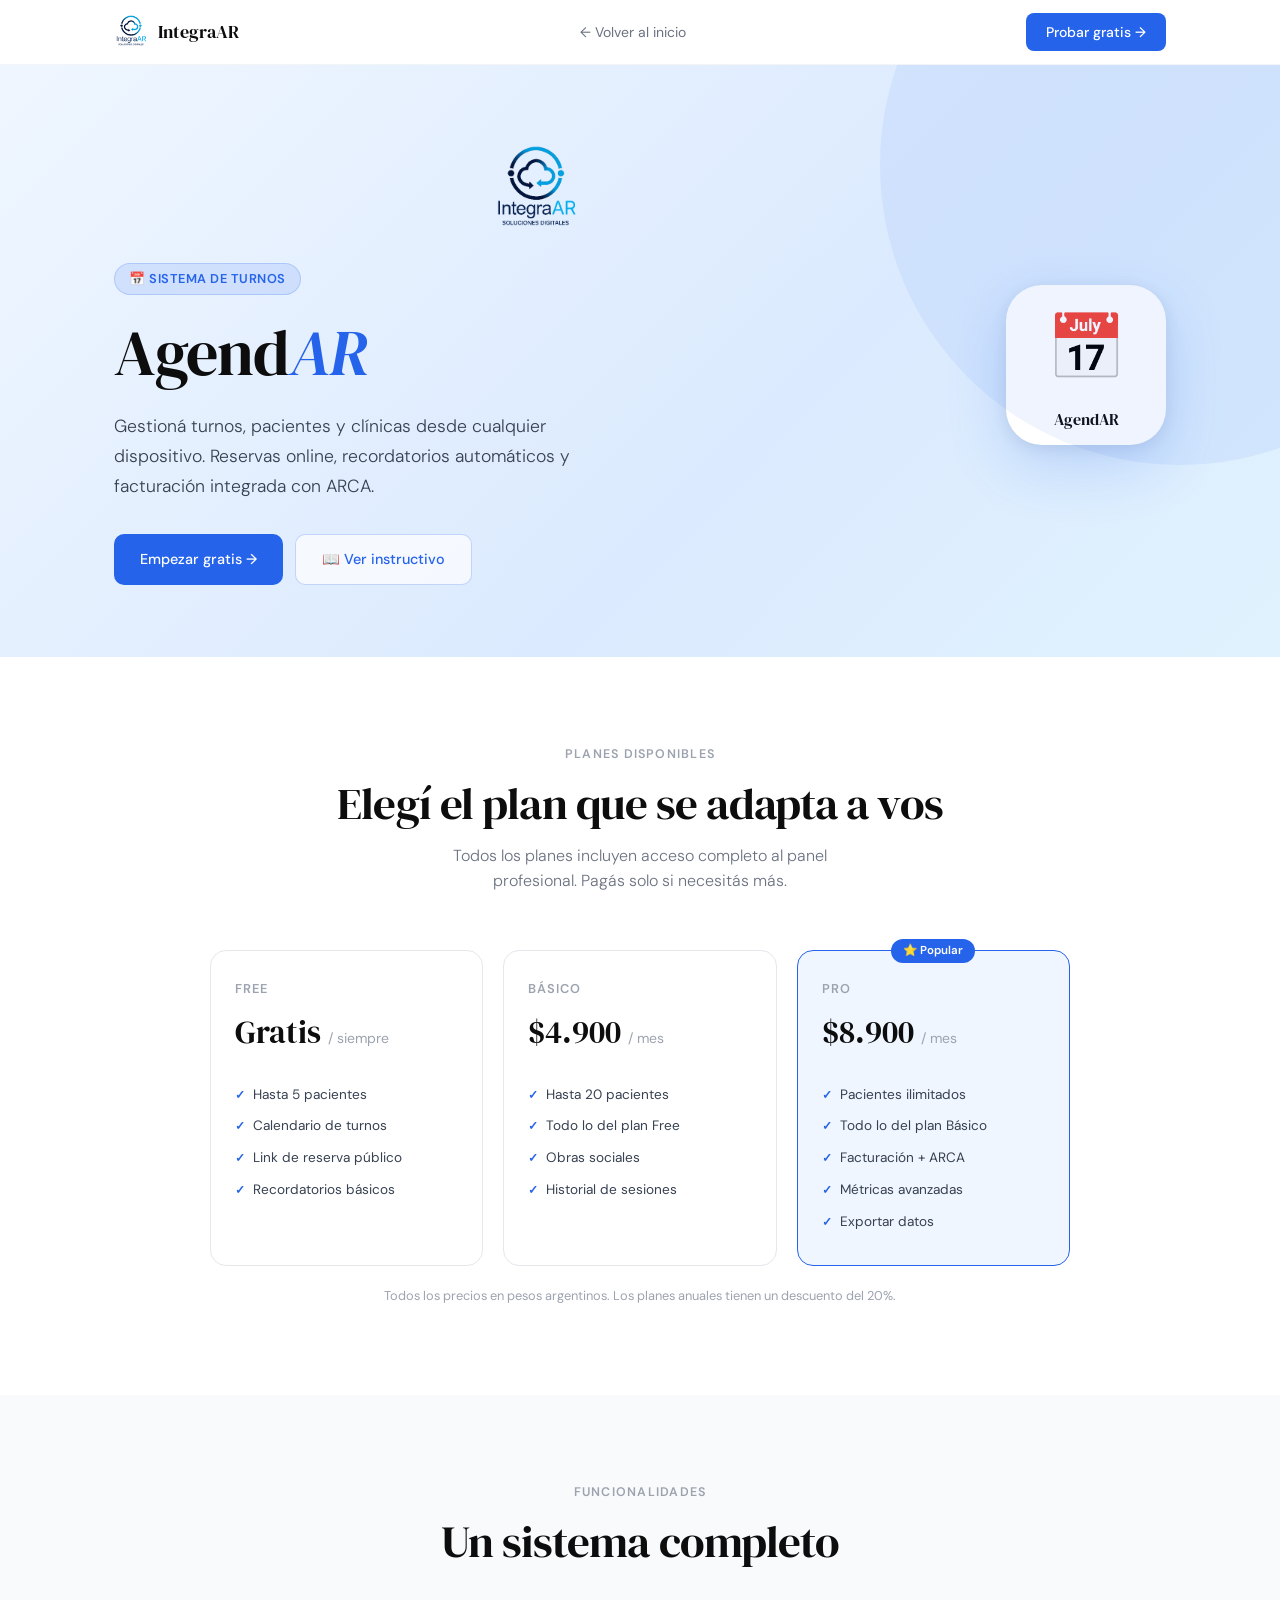
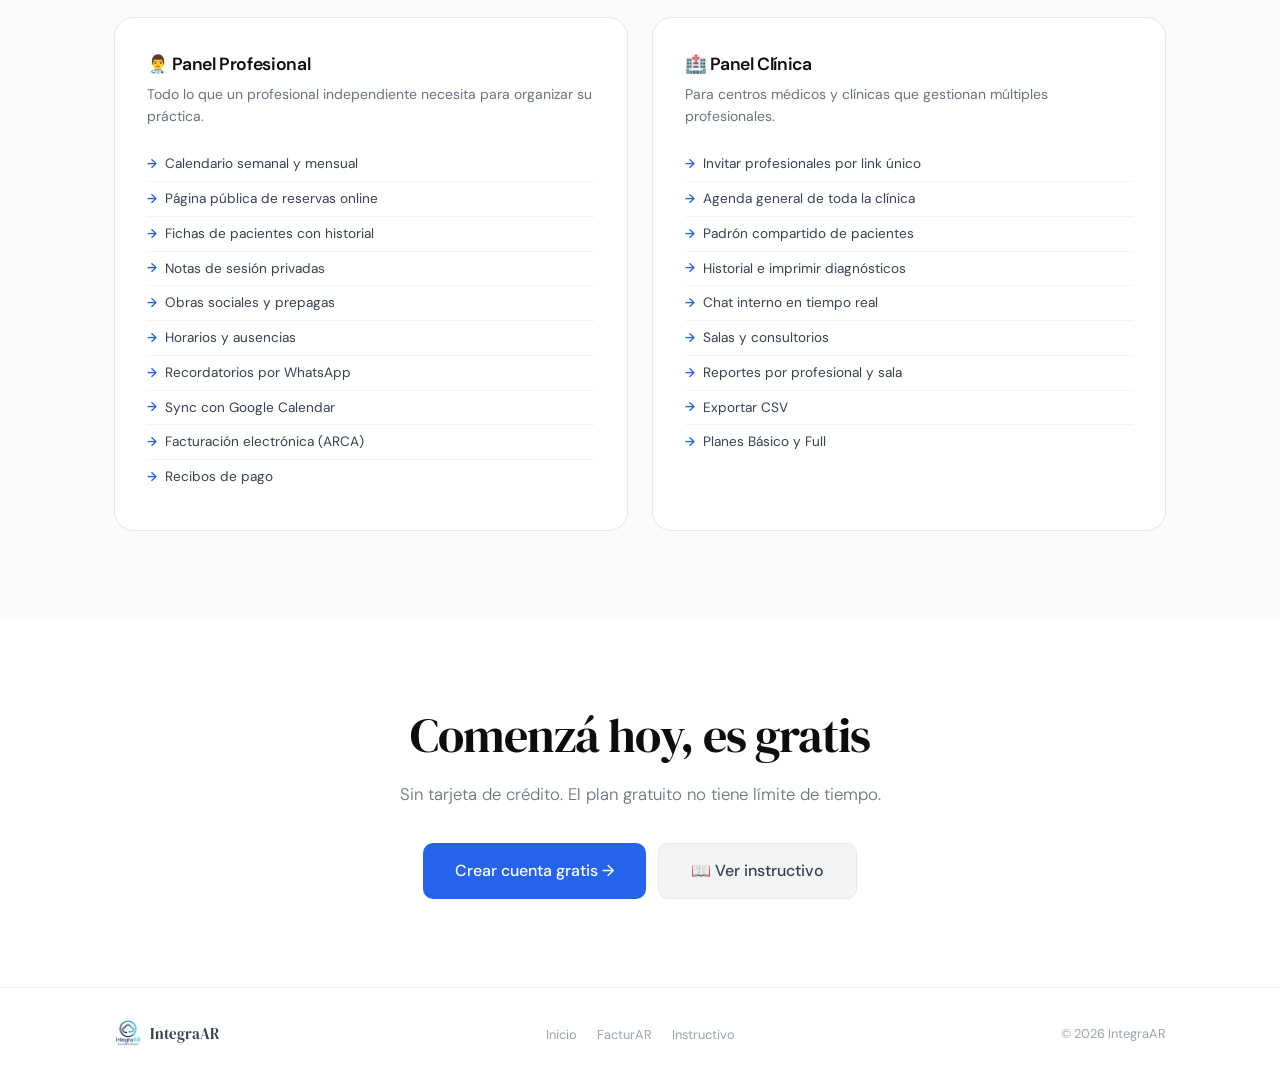
==== agendar.html @ d941b6e0 "fix: rutas logo en raíz + vercel.json sirve PNG" ====
<!DOCTYPE html>
<html lang="es">
<head>
  <meta charset="UTF-8" />
  <meta name="viewport" content="width=device-width, initial-scale=1.0" />
  <title>AgendAR — Turnos y gestión para profesionales y clínicas</title>
  <meta name="description" content="AgendAR es el sistema de turnos online para médicos, psicólogos, coaches y clínicas. Agenda, pacientes, facturación ARCA y chat interno." />
  <link rel="preconnect" href="https://fonts.googleapis.com" />
  <link rel="preconnect" href="https://fonts.gstatic.com" crossorigin />
  <link href="https://fonts.googleapis.com/css2?family=DM+Serif+Display:ital@0;1&family=DM+Sans:ital,opsz,wght@0,9..40,300;0,9..40,400;0,9..40,500;0,9..40,600;1,9..40,300&display=swap" rel="stylesheet" />
  <style>
    *, *::before, *::after { box-sizing: border-box; margin: 0; padding: 0; }
    :root {
      --white: #ffffff; --gray-50: #f9fafb; --gray-100: #f3f4f6;
      --gray-200: #e5e7eb; --gray-400: #9ca3af; --gray-500: #6b7280;
      --gray-700: #374151; --gray-900: #111827; --ink: #0d0d0d;
      --agend: #2563eb; --agend-l: #eff6ff; --agend-d: #1d4ed8;
      --brand: #1a1a2e;
    }
    html { scroll-behavior: smooth; }
    body { font-family: 'DM Sans', sans-serif; color: var(--gray-900); background: var(--white); -webkit-font-smoothing: antialiased; line-height: 1.6; }
    h1,h2,h3,h4 { font-family: 'DM Serif Display', serif; font-weight: 400; line-height: 1.2; letter-spacing: -0.02em; }
    a { color: inherit; text-decoration: none; }
    .container { max-width: 1100px; margin: 0 auto; padding: 0 24px; }

    /* Nav */
    nav { position: sticky; top: 0; z-index: 100; background: rgba(255,255,255,.92); backdrop-filter: blur(12px); border-bottom: 1px solid var(--gray-100); }
    .nav-inner { max-width: 1100px; margin: 0 auto; padding: 0 24px; height: 64px; display: flex; align-items: center; justify-content: space-between; gap: 24px; }
    .nav-logo { display: flex; align-items: center; gap: 10px; font-family: 'DM Serif Display', serif; font-size: 1.1rem; color: var(--ink); }
    .nav-logo-mark { height: 34px; width: auto; display: block; }
    .footer-logo-mark { height: 28px; width: auto; display: block; }
    .product-hero-logo { height: 90px; width: auto; display: block; margin: 0 auto 28px; }
    .nav-back { font-size: 0.875rem; color: var(--gray-500); display: flex; align-items: center; gap: 6px; }
    .nav-back:hover { color: var(--ink); }
    .nav-cta { background: var(--agend); color: white; padding: 8px 20px; border-radius: 8px; font-size: 0.875rem; font-weight: 500; transition: opacity .2s; }
    .nav-cta:hover { opacity: 0.85; }

    /* Hero producto */
    .product-hero {
      padding: 80px 0 72px;
      background: linear-gradient(135deg, #eff6ff 0%, #dbeafe 60%, #e0f2fe 100%);
      position: relative;
      overflow: hidden;
    }
    .product-hero::before {
      content: '';
      position: absolute;
      width: 600px; height: 600px;
      border-radius: 50%;
      background: rgba(37,99,235,.07);
      right: -200px; top: -200px;
      pointer-events: none;
    }
    .product-hero-inner { display: flex; align-items: center; gap: 48px; flex-wrap: wrap; }
    .product-hero-text { flex: 1; min-width: 280px; }
    .product-eyebrow { display: inline-flex; align-items: center; gap: 8px; background: rgba(37,99,235,.12); border: 1px solid rgba(37,99,235,.2); padding: 5px 14px; border-radius: 100px; font-size: 0.8rem; font-weight: 600; color: var(--agend); margin-bottom: 20px; letter-spacing: 0.04em; text-transform: uppercase; }
    .product-hero h1 { font-size: clamp(2.4rem, 5vw, 4rem); color: var(--ink); margin-bottom: 20px; }
    .product-hero h1 em { font-style: italic; color: var(--agend); }
    .product-hero-sub { font-size: 1.1rem; color: var(--gray-700); max-width: 480px; font-weight: 300; margin-bottom: 32px; line-height: 1.7; }
    .hero-actions { display: flex; gap: 12px; flex-wrap: wrap; }
    .btn { display: inline-flex; align-items: center; gap: 8px; padding: 13px 26px; border-radius: 10px; font-weight: 500; font-size: 0.9rem; transition: all .2s; cursor: pointer; border: none; }
    .btn-blue { background: var(--agend); color: white; }
    .btn-blue:hover { background: var(--agend-d); transform: translateY(-1px); }
    .btn-ghost { background: rgba(255,255,255,.7); border: 1.5px solid rgba(37,99,235,.25); color: var(--agend); }
    .btn-ghost:hover { background: white; }

    .product-hero-visual { flex: 0 0 auto; }
    .hero-badge {
      width: 160px; height: 160px;
      background: white;
      border-radius: 36px;
      box-shadow: 0 20px 60px rgba(37,99,235,.2), 0 4px 16px rgba(0,0,0,.08);
      display: flex; flex-direction: column; align-items: center; justify-content: center; gap: 8px;
      font-size: 4rem;
    }
    .hero-badge-name { font-family: 'DM Serif Display', serif; font-size: 1rem; color: var(--ink); }

    /* Planes */
    .plans-section { padding: 88px 0; }
    .section-label { text-align: center; font-size: 0.78rem; font-weight: 600; letter-spacing: 0.1em; text-transform: uppercase; color: var(--gray-400); margin-bottom: 12px; }
    .section-title { text-align: center; font-size: clamp(1.8rem, 3.5vw, 2.8rem); color: var(--ink); margin-bottom: 12px; }
    .section-sub { text-align: center; color: var(--gray-500); max-width: 460px; margin: 0 auto 56px; font-weight: 300; font-size: 1rem; }

    .plans-grid { display: grid; grid-template-columns: repeat(auto-fit, minmax(220px, 1fr)); gap: 20px; max-width: 860px; margin: 0 auto; }
    .plan-card { border: 1.5px solid var(--gray-200); border-radius: 16px; padding: 28px 24px; background: var(--white); position: relative; transition: box-shadow .3s; }
    .plan-card:hover { box-shadow: 0 4px 20px rgba(0,0,0,.08); }
    .plan-card.featured { border-color: var(--agend); background: var(--agend-l); }
    .plan-badge { position: absolute; top: -12px; left: 50%; transform: translateX(-50%); background: var(--agend); color: white; font-size: 0.72rem; font-weight: 600; padding: 3px 12px; border-radius: 100px; white-space: nowrap; }
    .plan-name { font-family: 'DM Sans', sans-serif; font-size: 0.8rem; font-weight: 600; text-transform: uppercase; letter-spacing: 0.08em; color: var(--gray-400); margin-bottom: 8px; }
    .plan-price { font-family: 'DM Serif Display', serif; font-size: 2rem; color: var(--ink); margin-bottom: 4px; }
    .plan-price span { font-family: 'DM Sans', sans-serif; font-size: 0.875rem; font-weight: 400; color: var(--gray-400); }
    .plan-features { list-style: none; margin-top: 20px; space: 8px; }
    .plan-features li { font-size: 0.85rem; color: var(--gray-700); padding: 5px 0; display: flex; gap: 8px; align-items: flex-start; }
    .plan-features li::before { content: '✓'; color: var(--agend); font-weight: 700; font-size: 0.75rem; margin-top: 2px; flex-shrink: 0; }

    /* Paneles */
    .panels-section { padding: 88px 0; background: var(--gray-50); }
    .panels-grid { display: grid; grid-template-columns: 1fr 1fr; gap: 24px; margin-top: 48px; }
    .panel-card { background: white; border: 1.5px solid var(--gray-200); border-radius: 20px; padding: 36px 32px; }
    .panel-card h3 { font-family: 'DM Sans', sans-serif; font-size: 1.1rem; font-weight: 600; color: var(--ink); margin-bottom: 8px; }
    .panel-card p { font-size: 0.875rem; color: var(--gray-500); margin-bottom: 20px; line-height: 1.6; }
    .panel-features { list-style: none; }
    .panel-features li { font-size: 0.85rem; color: var(--gray-700); padding: 6px 0; border-bottom: 1px solid var(--gray-100); display: flex; align-items: center; gap: 8px; }
    .panel-features li:last-child { border-bottom: none; }
    .panel-features li::before { content: '→'; color: var(--agend); font-weight: 600; font-size: 0.8rem; }

    /* CTA final */
    .final-cta { padding: 88px 0; text-align: center; }
    .final-cta h2 { font-size: clamp(2rem, 4vw, 3rem); color: var(--ink); margin-bottom: 16px; }
    .final-cta p { color: var(--gray-500); margin-bottom: 36px; font-size: 1.05rem; font-weight: 300; }

    /* Footer */
    footer { border-top: 1px solid var(--gray-100); padding: 32px 0; }
    .footer-inner { display: flex; align-items: center; justify-content: space-between; gap: 16px; flex-wrap: wrap; }
    .footer-logo { display: flex; align-items: center; gap: 8px; font-family: 'DM Serif Display', serif; font-size: 0.95rem; color: var(--gray-700); text-decoration: none; }
    .footer-links { display: flex; gap: 20px; list-style: none; }
    .footer-links a { font-size: 0.8rem; color: var(--gray-400); }
    .footer-links a:hover { color: var(--gray-700); }
    .footer-copy { font-size: 0.8rem; color: var(--gray-400); }

    @media (max-width: 768px) {
      .panels-grid { grid-template-columns: 1fr; }
      .product-hero-inner { flex-direction: column; }
      .hero-badge { width: 120px; height: 120px; font-size: 3rem; border-radius: 28px; }
      .footer-inner { flex-direction: column; text-align: center; }
      .footer-links { flex-wrap: wrap; justify-content: center; }
    }
  </style>
</head>
<body>

  <nav>
    <div class="nav-inner">
      <a href="/" class="nav-logo">
        <img src="/logo-completo-2.png" alt="IntegraAR" class="nav-logo-mark" />
        <span>IntegraAR</span>
      </a>
      <a href="/" class="nav-back">← Volver al inicio</a>
      <a href="https://agend-ar-pi.vercel.app" target="_blank" rel="noopener" class="nav-cta">Probar gratis →</a>
    </div>
  </nav>

  <!-- Hero -->
  <section class="product-hero">
    <div class="container">
      <div class="product-hero-inner">
        <div class="product-hero-text">
          <img src="/logo-completo-2.png" alt="IntegraAR" class="product-hero-logo" />
          <div class="product-eyebrow">📅 Sistema de turnos</div>
          <h1>Agend<em>AR</em></h1>
          <p class="product-hero-sub">
            Gestioná turnos, pacientes y clínicas desde cualquier dispositivo.
            Reservas online, recordatorios automáticos y facturación integrada con ARCA.
          </p>
          <div class="hero-actions">
            <a href="https://agend-ar-pi.vercel.app" target="_blank" rel="noopener" class="btn btn-blue">
              Empezar gratis →
            </a>
            <a href="/instructivos/agendar" class="btn btn-ghost">
              📖 Ver instructivo
            </a>
          </div>
        </div>
        <div class="product-hero-visual">
          <div class="hero-badge">
            📅
            <div class="hero-badge-name">AgendAR</div>
          </div>
        </div>
      </div>
    </div>
  </section>

  <!-- Planes -->
  <section class="plans-section">
    <div class="container">
      <div class="section-label">Planes disponibles</div>
      <h2 class="section-title">Elegí el plan que se adapta a vos</h2>
      <p class="section-sub">Todos los planes incluyen acceso completo al panel profesional. Pagás solo si necesitás más.</p>

      <div class="plans-grid">
        <div class="plan-card">
          <div class="plan-name">Free</div>
          <div class="plan-price">Gratis <span>/ siempre</span></div>
          <ul class="plan-features">
            <li>Hasta 5 pacientes</li>
            <li>Calendario de turnos</li>
            <li>Link de reserva público</li>
            <li>Recordatorios básicos</li>
          </ul>
        </div>
        <div class="plan-card">
          <div class="plan-name">Básico</div>
          <div class="plan-price">$4.900 <span>/ mes</span></div>
          <ul class="plan-features">
            <li>Hasta 20 pacientes</li>
            <li>Todo lo del plan Free</li>
            <li>Obras sociales</li>
            <li>Historial de sesiones</li>
          </ul>
        </div>
        <div class="plan-card featured">
          <div class="plan-badge">⭐ Popular</div>
          <div class="plan-name">Pro</div>
          <div class="plan-price">$8.900 <span>/ mes</span></div>
          <ul class="plan-features">
            <li>Pacientes ilimitados</li>
            <li>Todo lo del plan Básico</li>
            <li>Facturación + ARCA</li>
            <li>Métricas avanzadas</li>
            <li>Exportar datos</li>
          </ul>
        </div>
      </div>

      <p style="text-align:center;margin-top:20px;font-size:0.8rem;color:var(--gray-400);">Todos los precios en pesos argentinos. Los planes anuales tienen un descuento del 20%.</p>
    </div>
  </section>

  <!-- Paneles -->
  <section class="panels-section">
    <div class="container">
      <div class="section-label">Funcionalidades</div>
      <h2 class="section-title">Un sistema completo</h2>
      <div class="panels-grid">

        <div class="panel-card">
          <h3>👨‍⚕️ Panel Profesional</h3>
          <p>Todo lo que un profesional independiente necesita para organizar su práctica.</p>
          <ul class="panel-features">
            <li>Calendario semanal y mensual</li>
            <li>Página pública de reservas online</li>
            <li>Fichas de pacientes con historial</li>
            <li>Notas de sesión privadas</li>
            <li>Obras sociales y prepagas</li>
            <li>Horarios y ausencias</li>
            <li>Recordatorios por WhatsApp</li>
            <li>Sync con Google Calendar</li>
            <li>Facturación electrónica (ARCA)</li>
            <li>Recibos de pago</li>
          </ul>
        </div>

        <div class="panel-card">
          <h3>🏥 Panel Clínica</h3>
          <p>Para centros médicos y clínicas que gestionan múltiples profesionales.</p>
          <ul class="panel-features">
            <li>Invitar profesionales por link único</li>
            <li>Agenda general de toda la clínica</li>
            <li>Padrón compartido de pacientes</li>
            <li>Historial e imprimir diagnósticos</li>
            <li>Chat interno en tiempo real</li>
            <li>Salas y consultorios</li>
            <li>Reportes por profesional y sala</li>
            <li>Exportar CSV</li>
            <li>Planes Básico y Full</li>
          </ul>
        </div>

      </div>
    </div>
  </section>

  <!-- CTA final -->
  <section class="final-cta">
    <div class="container">
      <h2>Comenzá hoy, es gratis</h2>
      <p>Sin tarjeta de crédito. El plan gratuito no tiene límite de tiempo.</p>
      <div style="display:flex;gap:12px;justify-content:center;flex-wrap:wrap;">
        <a href="https://agend-ar-pi.vercel.app/registro" target="_blank" rel="noopener" class="btn btn-blue" style="padding:14px 32px;font-size:1rem;">
          Crear cuenta gratis →
        </a>
        <a href="/instructivos/agendar" class="btn" style="background:var(--gray-100);color:var(--gray-700);border:1.5px solid var(--gray-200);padding:14px 32px;font-size:1rem;">
          📖 Ver instructivo
        </a>
      </div>
    </div>
  </section>

  <footer>
    <div class="container">
      <div class="footer-inner">
        <a href="/" class="footer-logo">
          <img src="/logo-completo-2.png" alt="IntegraAR" class="footer-logo-mark" />
          <span>IntegraAR</span>
        </a>
        <ul class="footer-links">
          <li><a href="/">Inicio</a></li>
          <li><a href="/facturar">FacturAR</a></li>
          <li><a href="/instructivos/agendar">Instructivo</a></li>
        </ul>
        <p class="footer-copy">© 2026 IntegraAR</p>
      </div>
    </div>
  </footer>

</body>
</html>
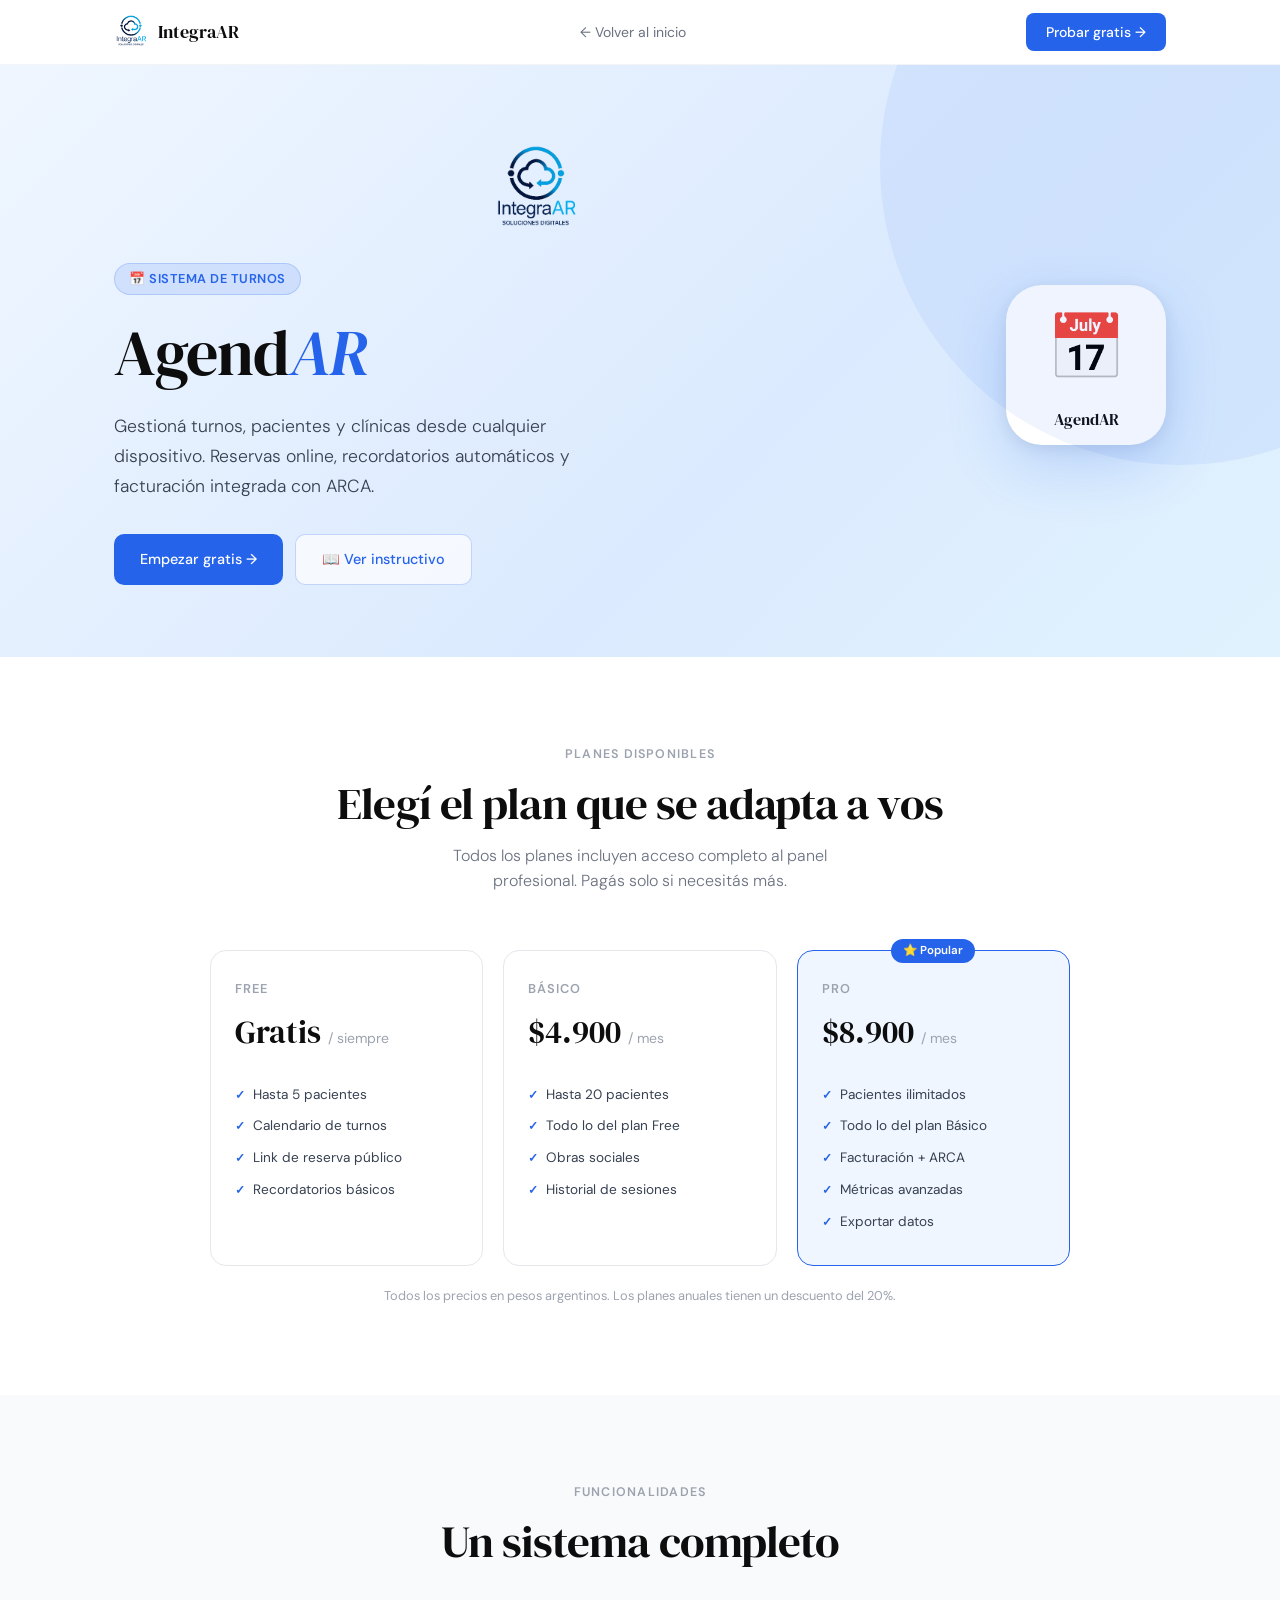
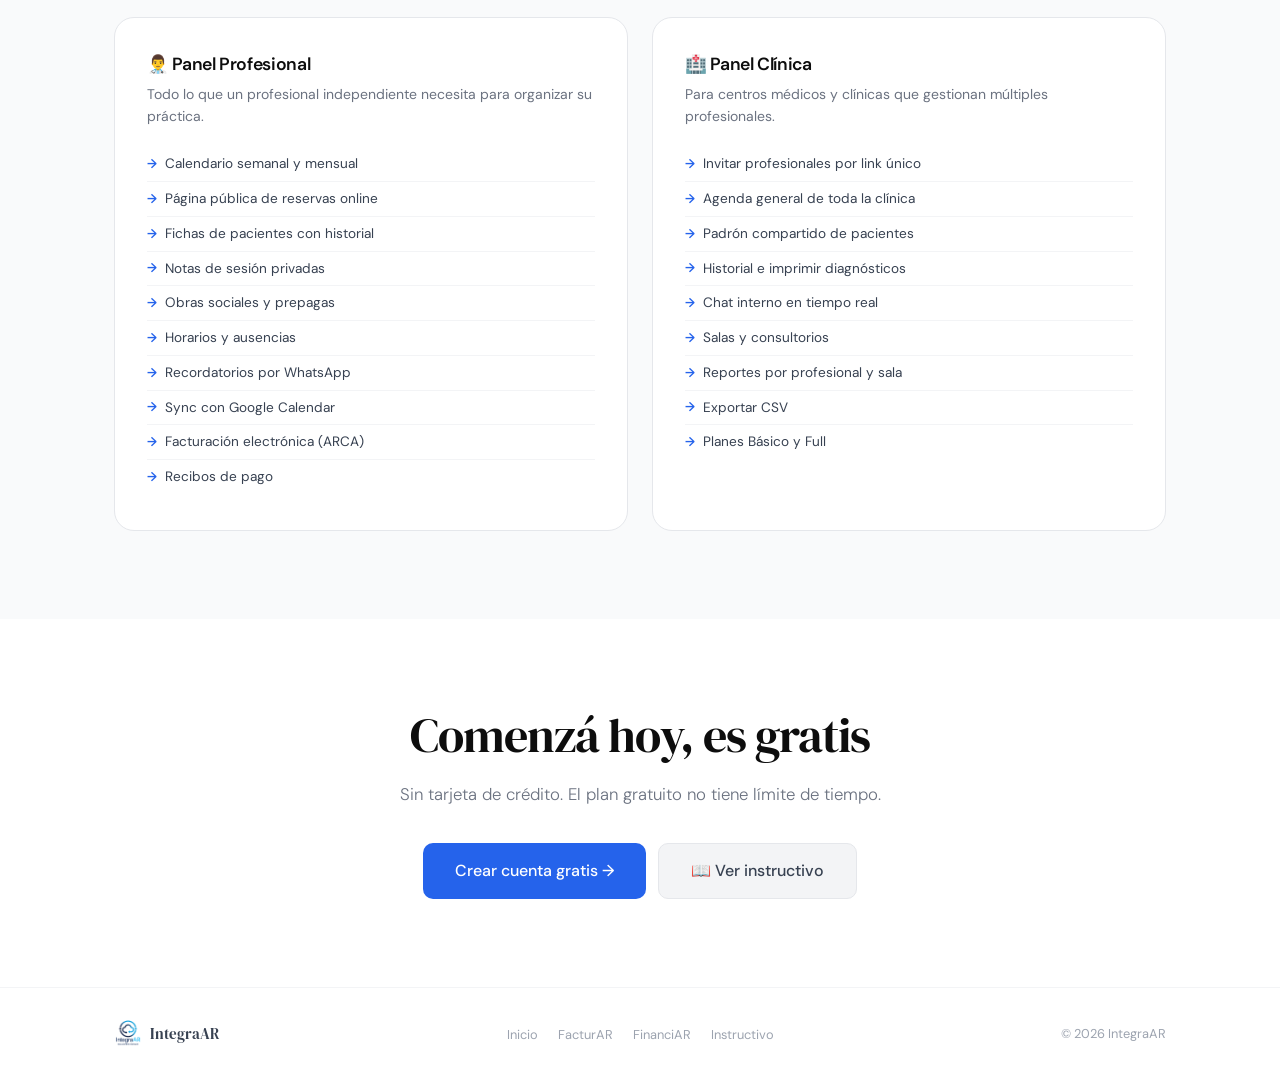
==== commit 27211e13: "feat: agregar FinanciAR al sitio del ecosistema Nueva pagina de detalle (financiar.html) y card en e" ====
--- a/agendar.html
+++ b/agendar.html
@@ -287,6 +287,7 @@
         <ul class="footer-links">
           <li><a href="/">Inicio</a></li>
           <li><a href="/facturar">FacturAR</a></li>
+          <li><a href="/financiar">FinanciAR</a></li>
           <li><a href="/instructivos/agendar">Instructivo</a></li>
         </ul>
         <p class="footer-copy">© 2026 IntegraAR</p>
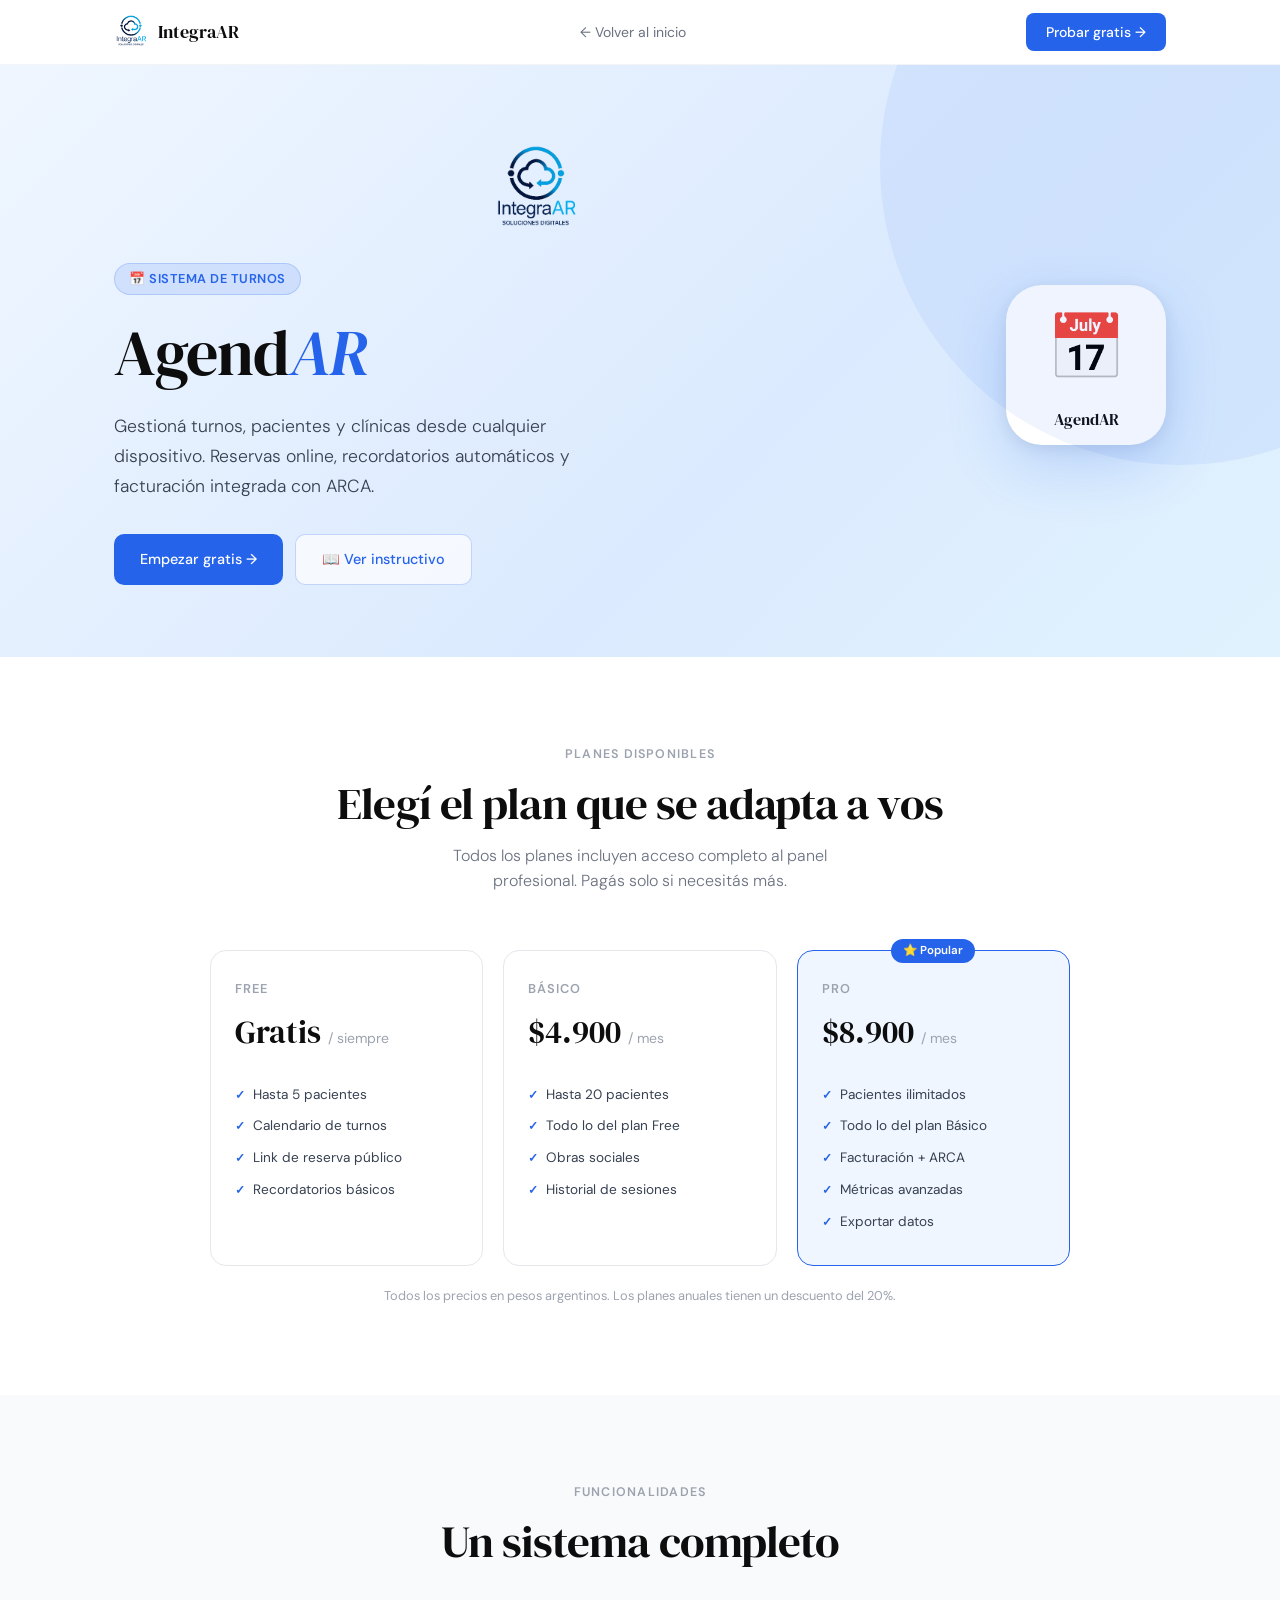
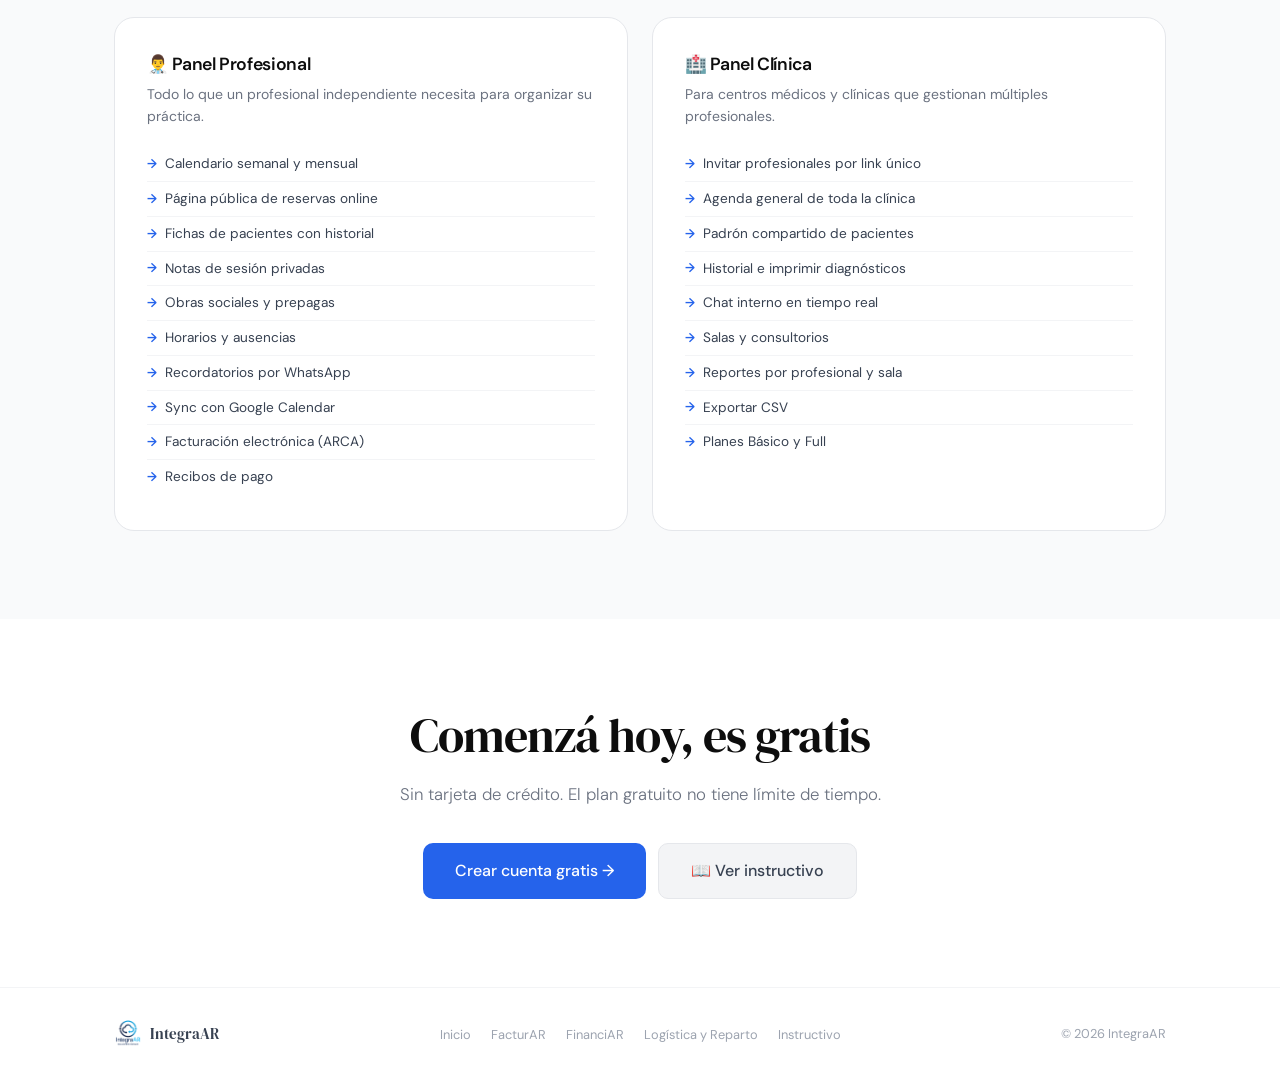
==== commit bda72f3b: "feat: agregar Logística y Reparto (LR) al sitio del ecosistema - Nueva página lr.html con roles, fea" ====
--- a/agendar.html
+++ b/agendar.html
@@ -288,6 +288,7 @@
           <li><a href="/">Inicio</a></li>
           <li><a href="/facturar">FacturAR</a></li>
           <li><a href="/financiar">FinanciAR</a></li>
+          <li><a href="/lr">Logística y Reparto</a></li>
           <li><a href="/instructivos/agendar">Instructivo</a></li>
         </ul>
         <p class="footer-copy">© 2026 IntegraAR</p>
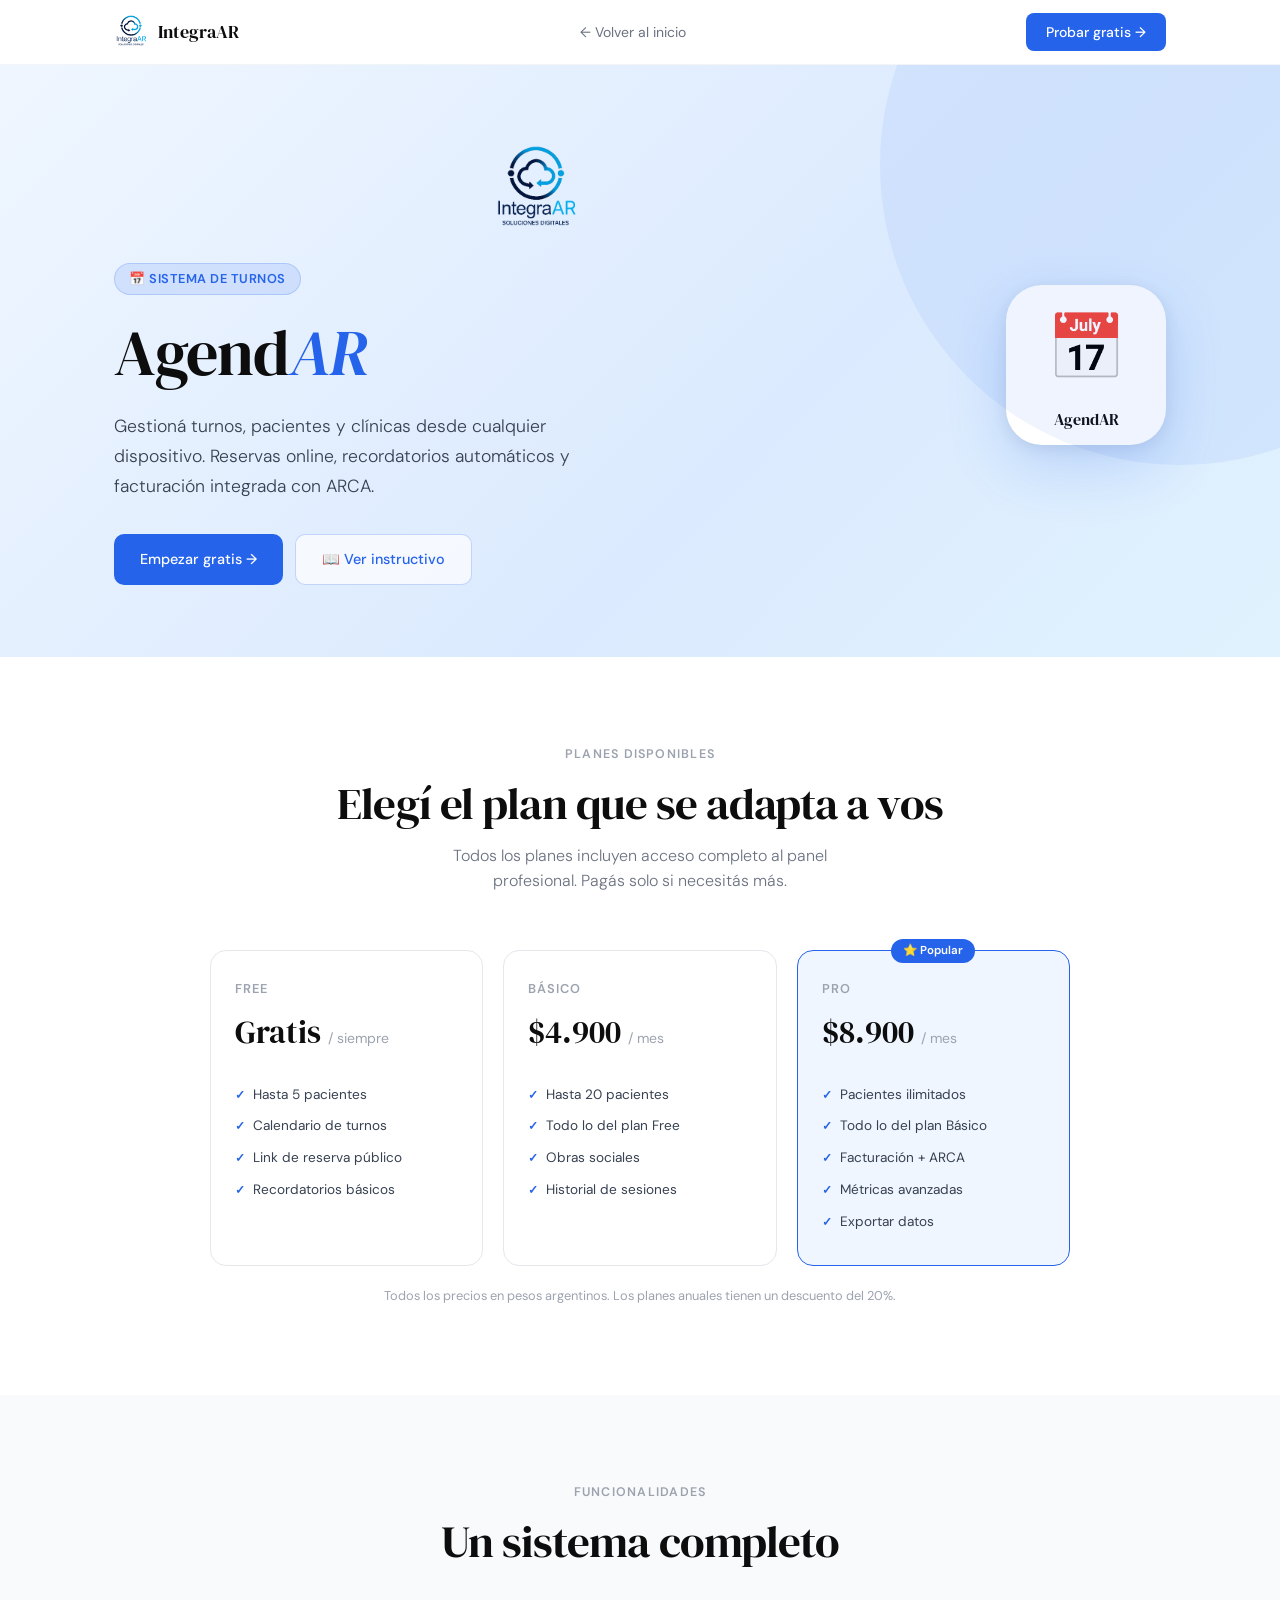
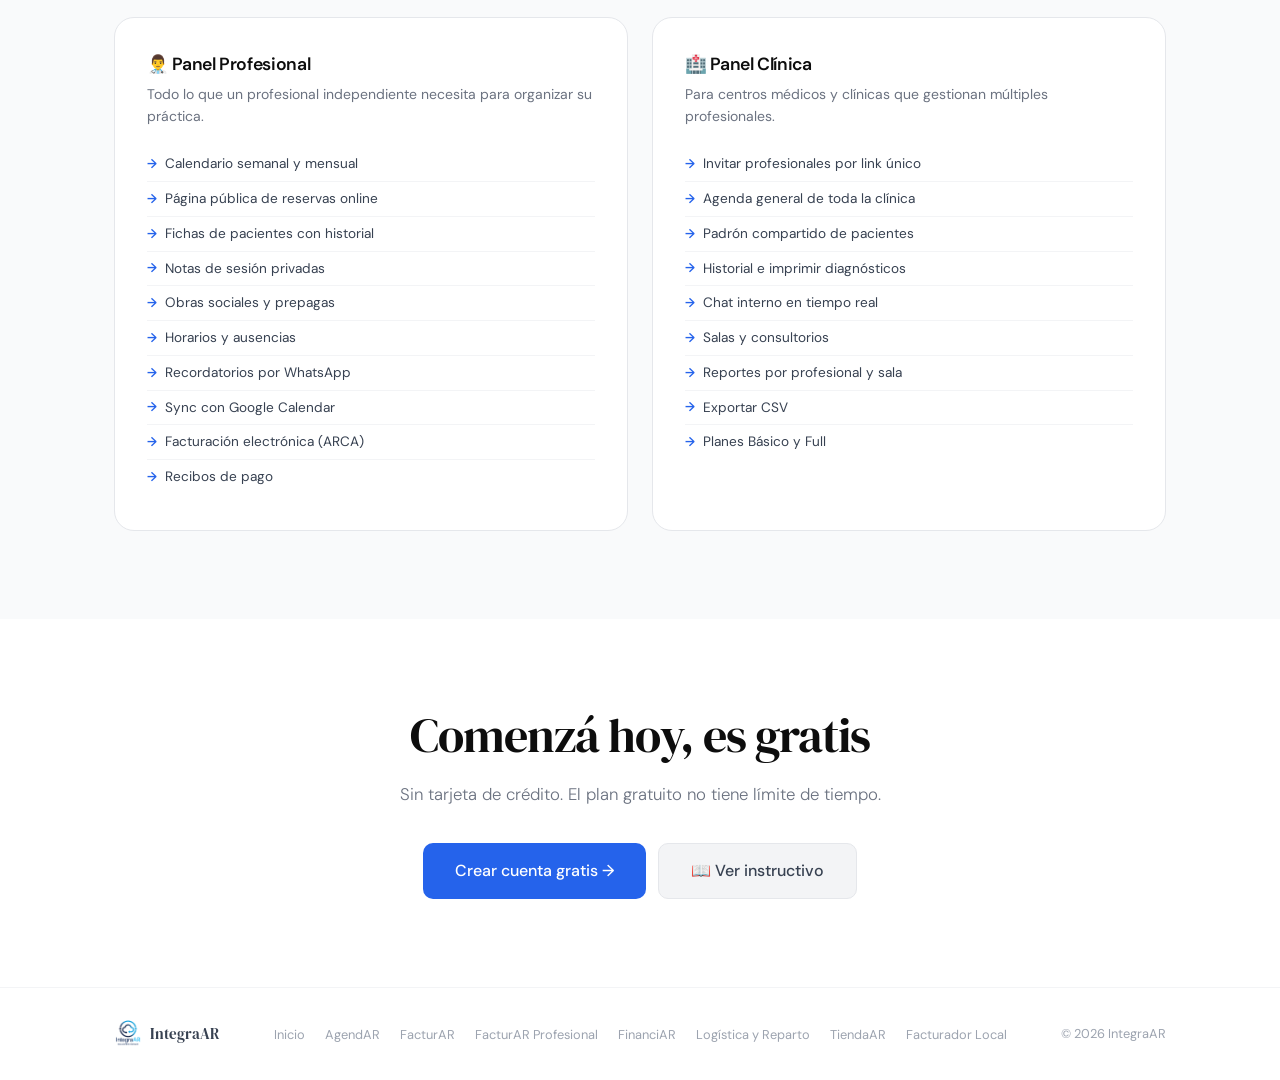
==== commit a5fcb164: "Sitio: páginas de FacturAR Profesional, TiendaAR y Facturador Local; corrige el link de FacturAR Co-" ====
--- a/agendar.html
+++ b/agendar.html
@@ -286,10 +286,13 @@
         </a>
         <ul class="footer-links">
           <li><a href="/">Inicio</a></li>
+          <li><a href="/agendar">AgendAR</a></li>
           <li><a href="/facturar">FacturAR</a></li>
+          <li><a href="/profesional">FacturAR Profesional</a></li>
           <li><a href="/financiar">FinanciAR</a></li>
           <li><a href="/lr">Logística y Reparto</a></li>
-          <li><a href="/instructivos/agendar">Instructivo</a></li>
+          <li><a href="/tienda">TiendaAR</a></li>
+          <li><a href="/facturador-local">Facturador Local</a></li>
         </ul>
         <p class="footer-copy">© 2026 IntegraAR</p>
       </div>
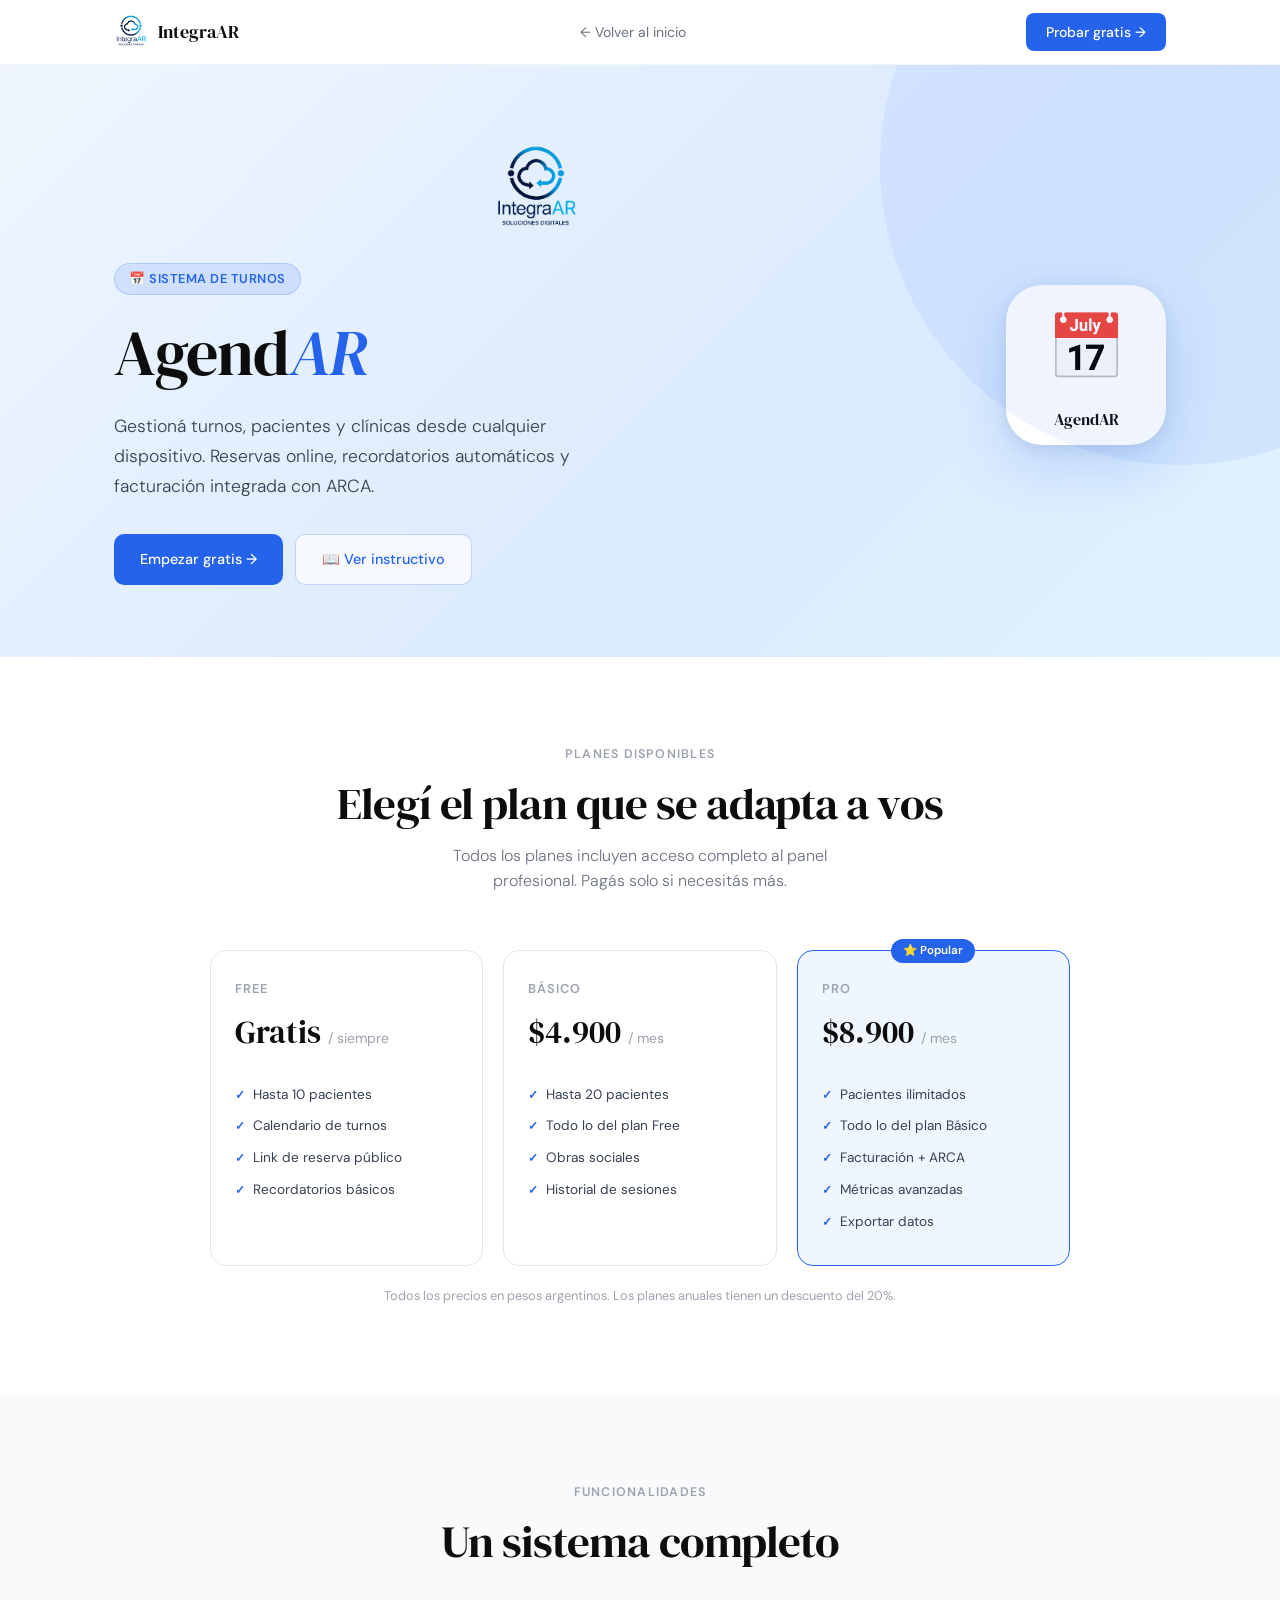
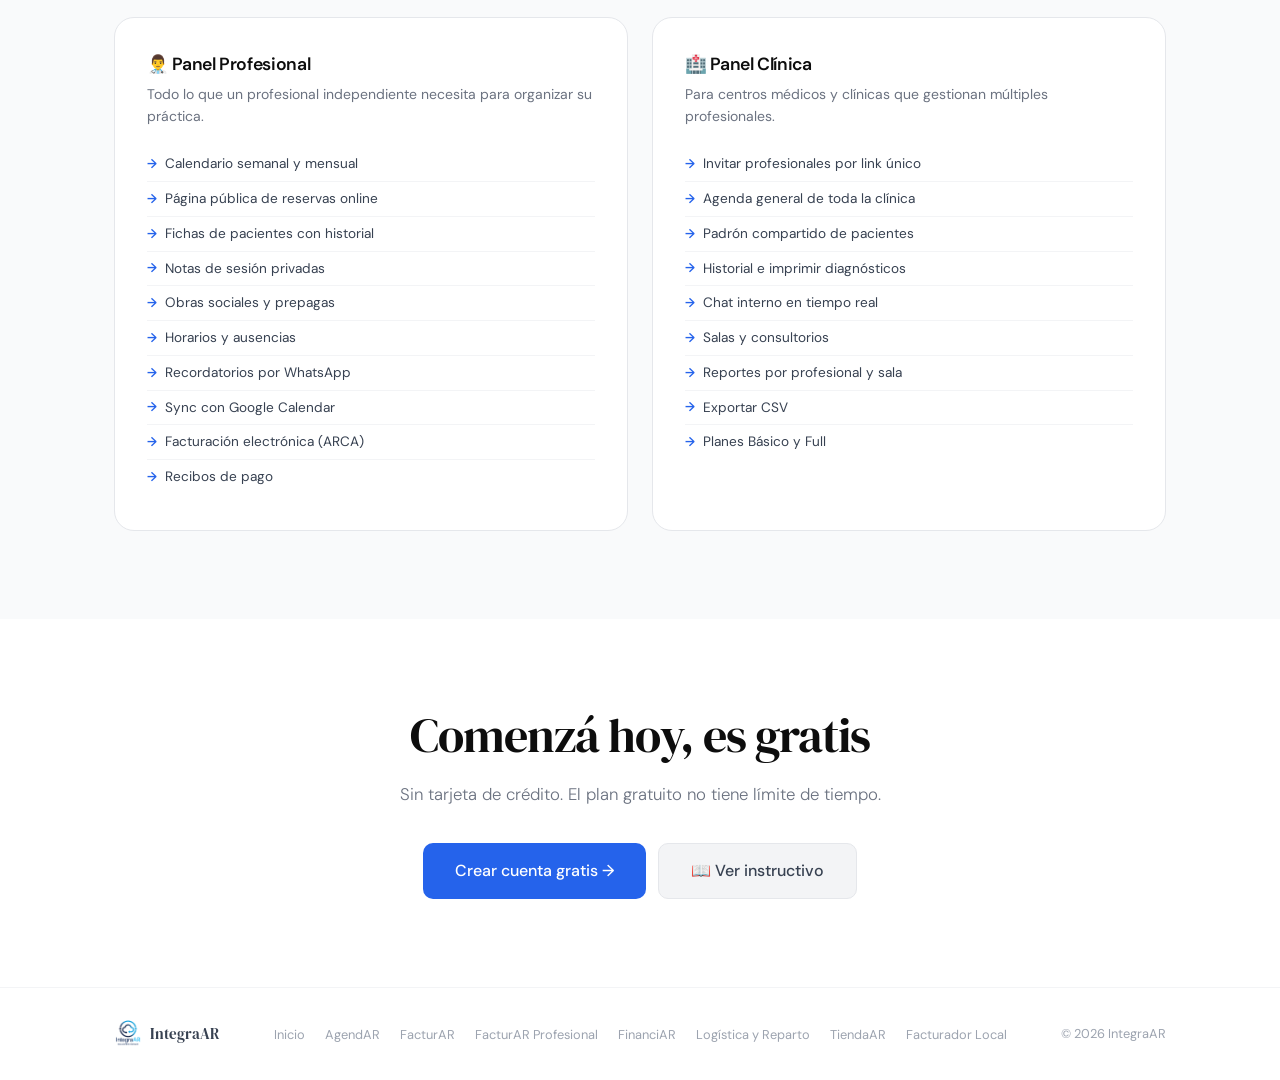
==== commit 89268c90: "docs: tope de 10 clientes en el plan free (FacturAR, FinanciAR, AgendAR) y textos del sitio Co-Autho" ====
--- a/agendar.html
+++ b/agendar.html
@@ -183,7 +183,7 @@
           <div class="plan-name">Free</div>
           <div class="plan-price">Gratis <span>/ siempre</span></div>
           <ul class="plan-features">
-            <li>Hasta 5 pacientes</li>
+            <li>Hasta 10 pacientes</li>
             <li>Calendario de turnos</li>
             <li>Link de reserva público</li>
             <li>Recordatorios básicos</li>
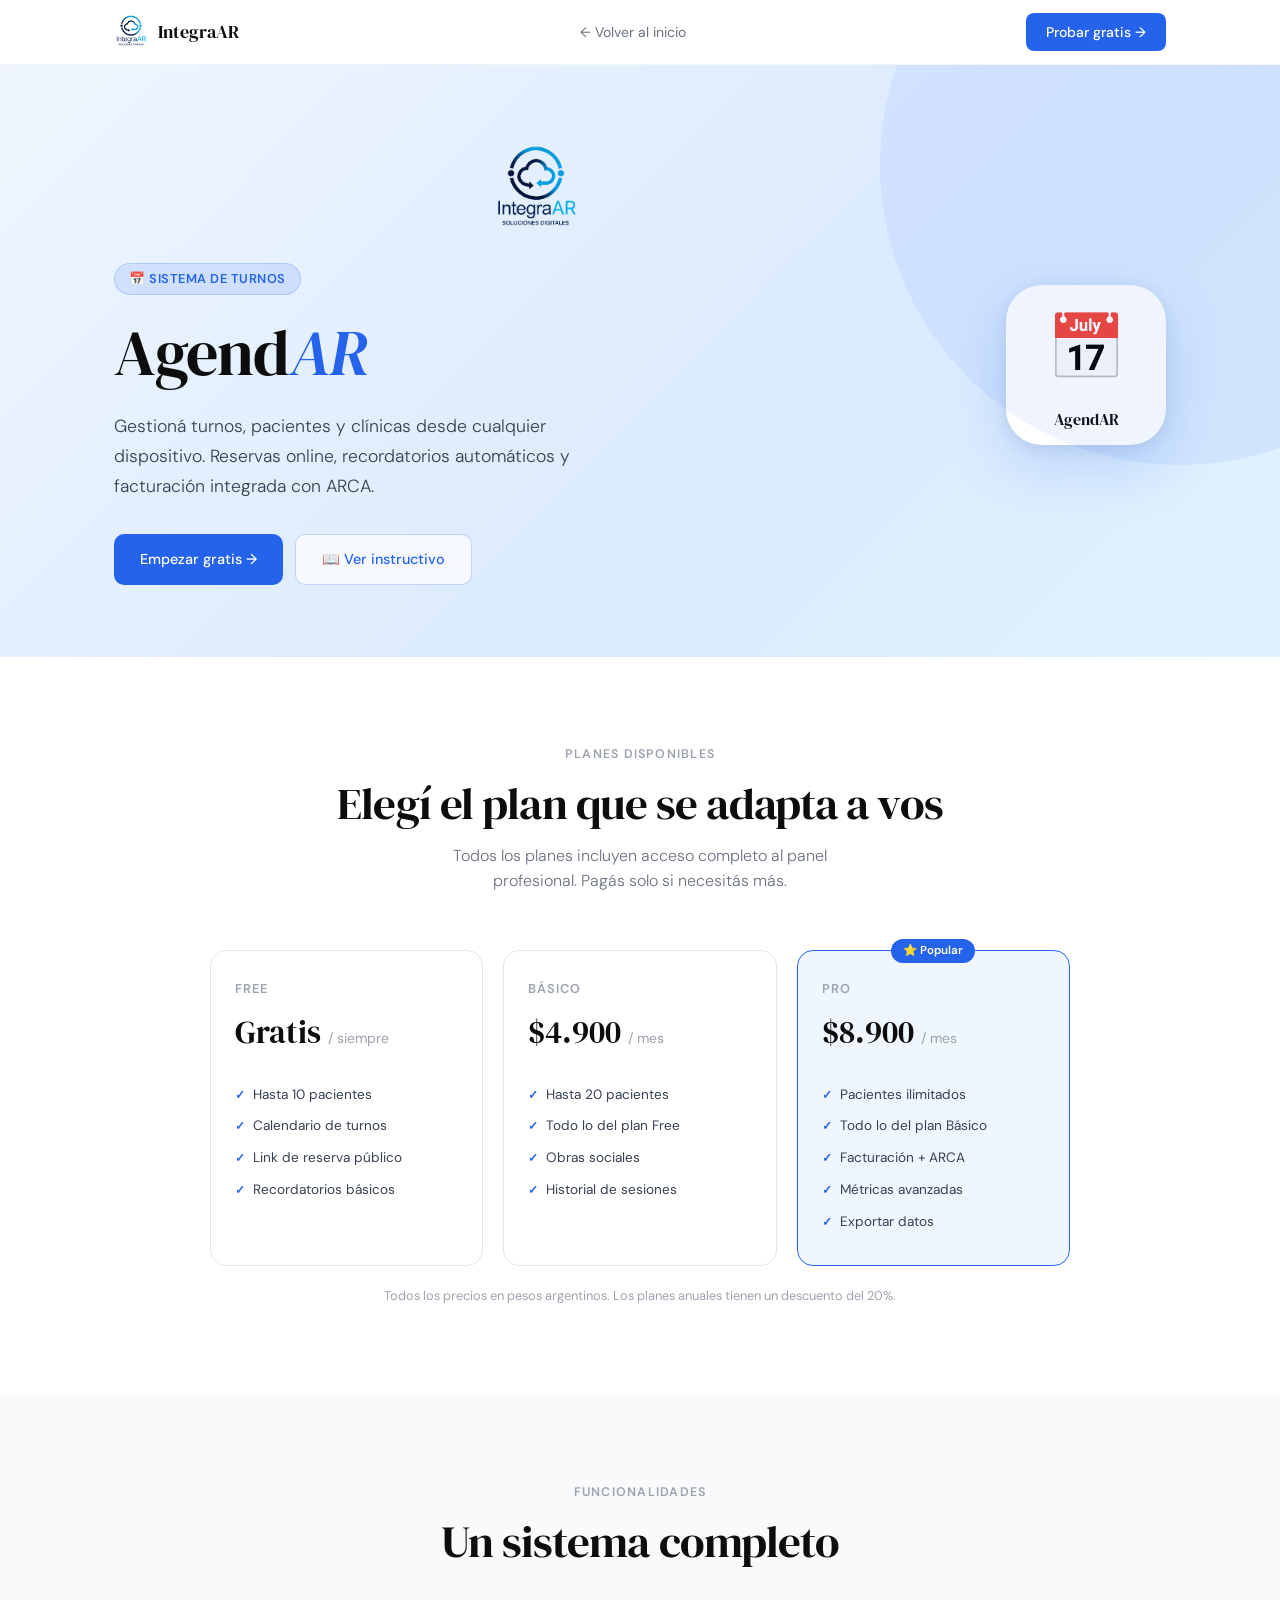
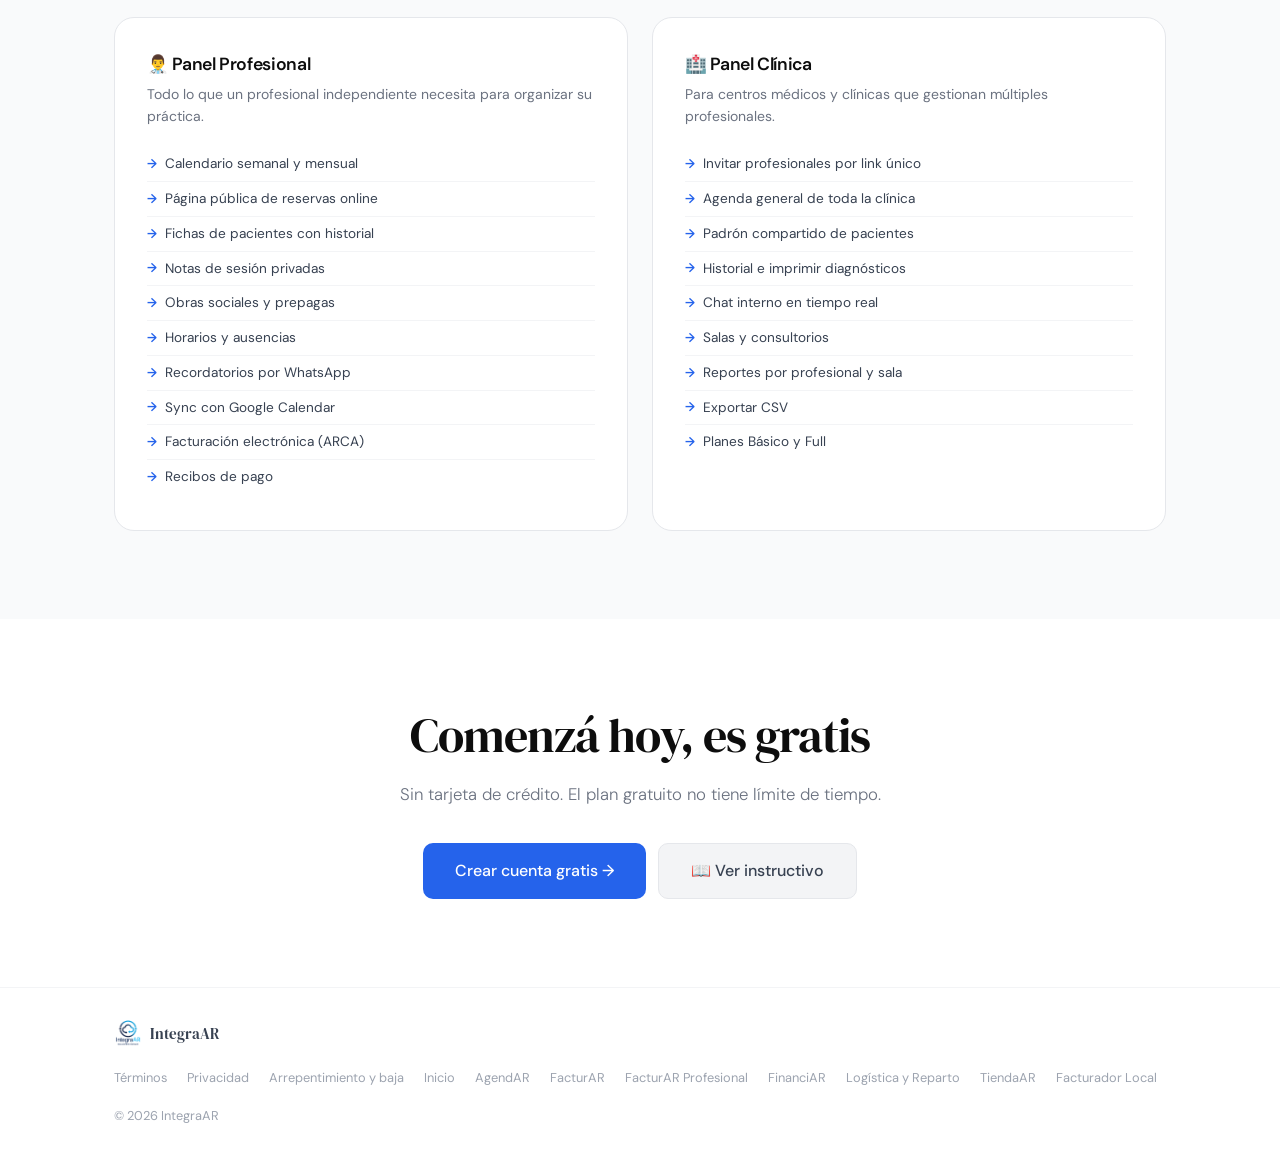
==== commit 40b6d4dc: "feat: páginas legales (términos v2.0, privacidad, arrepentimiento y baja) y relevamiento de resilien" ====
--- a/agendar.html
+++ b/agendar.html
@@ -285,6 +285,9 @@
           <span>IntegraAR</span>
         </a>
         <ul class="footer-links">
+          <li><a href="/terminos">Términos</a></li>
+          <li><a href="/privacidad">Privacidad</a></li>
+          <li><a href="/arrepentimiento">Arrepentimiento y baja</a></li>
           <li><a href="/">Inicio</a></li>
           <li><a href="/agendar">AgendAR</a></li>
           <li><a href="/facturar">FacturAR</a></li>
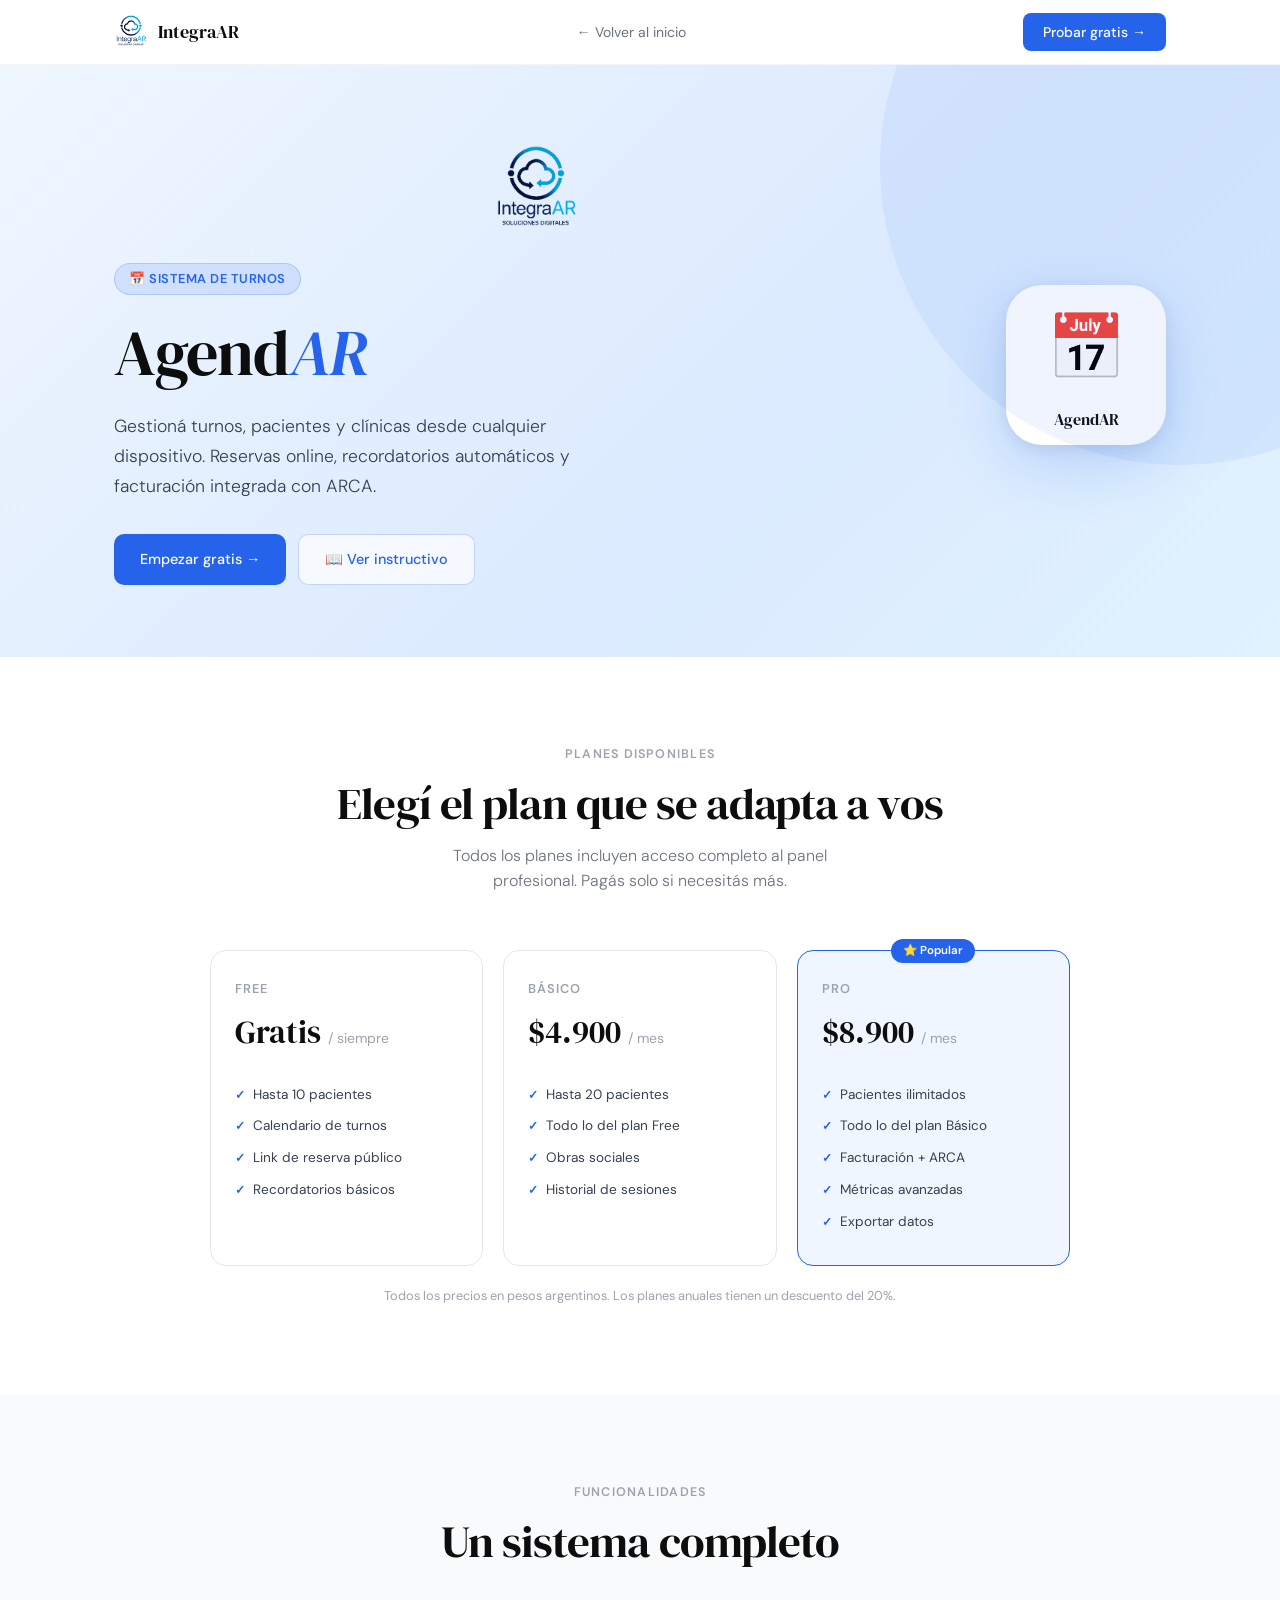
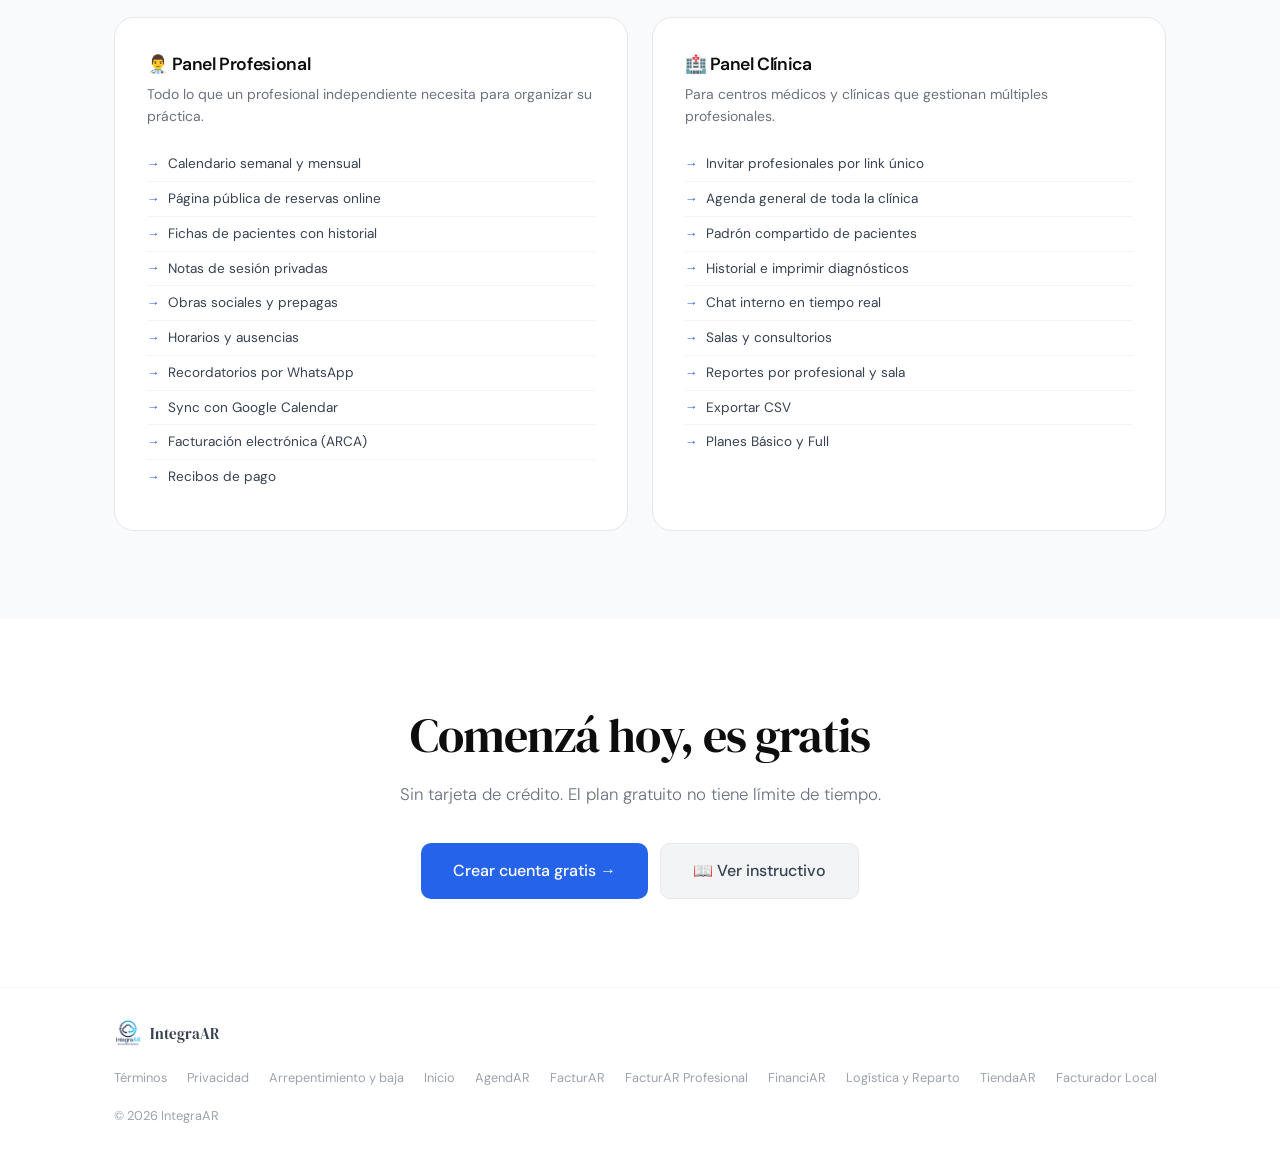
==== commit f411808f: "Sitio: fuentes DM Sans y DM Serif Display propias, sin Google Fonts Co-Authored-By: Claude Sonnet 5." ====
--- a/agendar.html
+++ b/agendar.html
@@ -5,9 +5,7 @@
   <meta name="viewport" content="width=device-width, initial-scale=1.0" />
   <title>AgendAR — Turnos y gestión para profesionales y clínicas</title>
   <meta name="description" content="AgendAR es el sistema de turnos online para médicos, psicólogos, coaches y clínicas. Agenda, pacientes, facturación ARCA y chat interno." />
-  <link rel="preconnect" href="https://fonts.googleapis.com" />
-  <link rel="preconnect" href="https://fonts.gstatic.com" crossorigin />
-  <link href="https://fonts.googleapis.com/css2?family=DM+Serif+Display:ital@0;1&family=DM+Sans:ital,opsz,wght@0,9..40,300;0,9..40,400;0,9..40,500;0,9..40,600;1,9..40,300&display=swap" rel="stylesheet" />
+  <link rel="stylesheet" href="/fonts/fuentes.css" />
   <style>
     *, *::before, *::after { box-sizing: border-box; margin: 0; padding: 0; }
     :root {
--- a/fonts/fuentes.css
+++ b/fonts/fuentes.css
@@ -0,0 +1,7 @@
+@font-face{font-family:'DM Sans';font-style:normal;font-weight:300;font-display:swap;src:url(/fonts/dm-sans-latin-300-normal.woff2) format('woff2');}
+@font-face{font-family:'DM Sans';font-style:normal;font-weight:400;font-display:swap;src:url(/fonts/dm-sans-latin-400-normal.woff2) format('woff2');}
+@font-face{font-family:'DM Sans';font-style:normal;font-weight:500;font-display:swap;src:url(/fonts/dm-sans-latin-500-normal.woff2) format('woff2');}
+@font-face{font-family:'DM Sans';font-style:normal;font-weight:600;font-display:swap;src:url(/fonts/dm-sans-latin-600-normal.woff2) format('woff2');}
+@font-face{font-family:'DM Sans';font-style:italic;font-weight:300;font-display:swap;src:url(/fonts/dm-sans-latin-300-italic.woff2) format('woff2');}
+@font-face{font-family:'DM Serif Display';font-style:normal;font-weight:400;font-display:swap;src:url(/fonts/dm-serif-display-latin-400-normal.woff2) format('woff2');}
+@font-face{font-family:'DM Serif Display';font-style:italic;font-weight:400;font-display:swap;src:url(/fonts/dm-serif-display-latin-400-italic.woff2) format('woff2');}
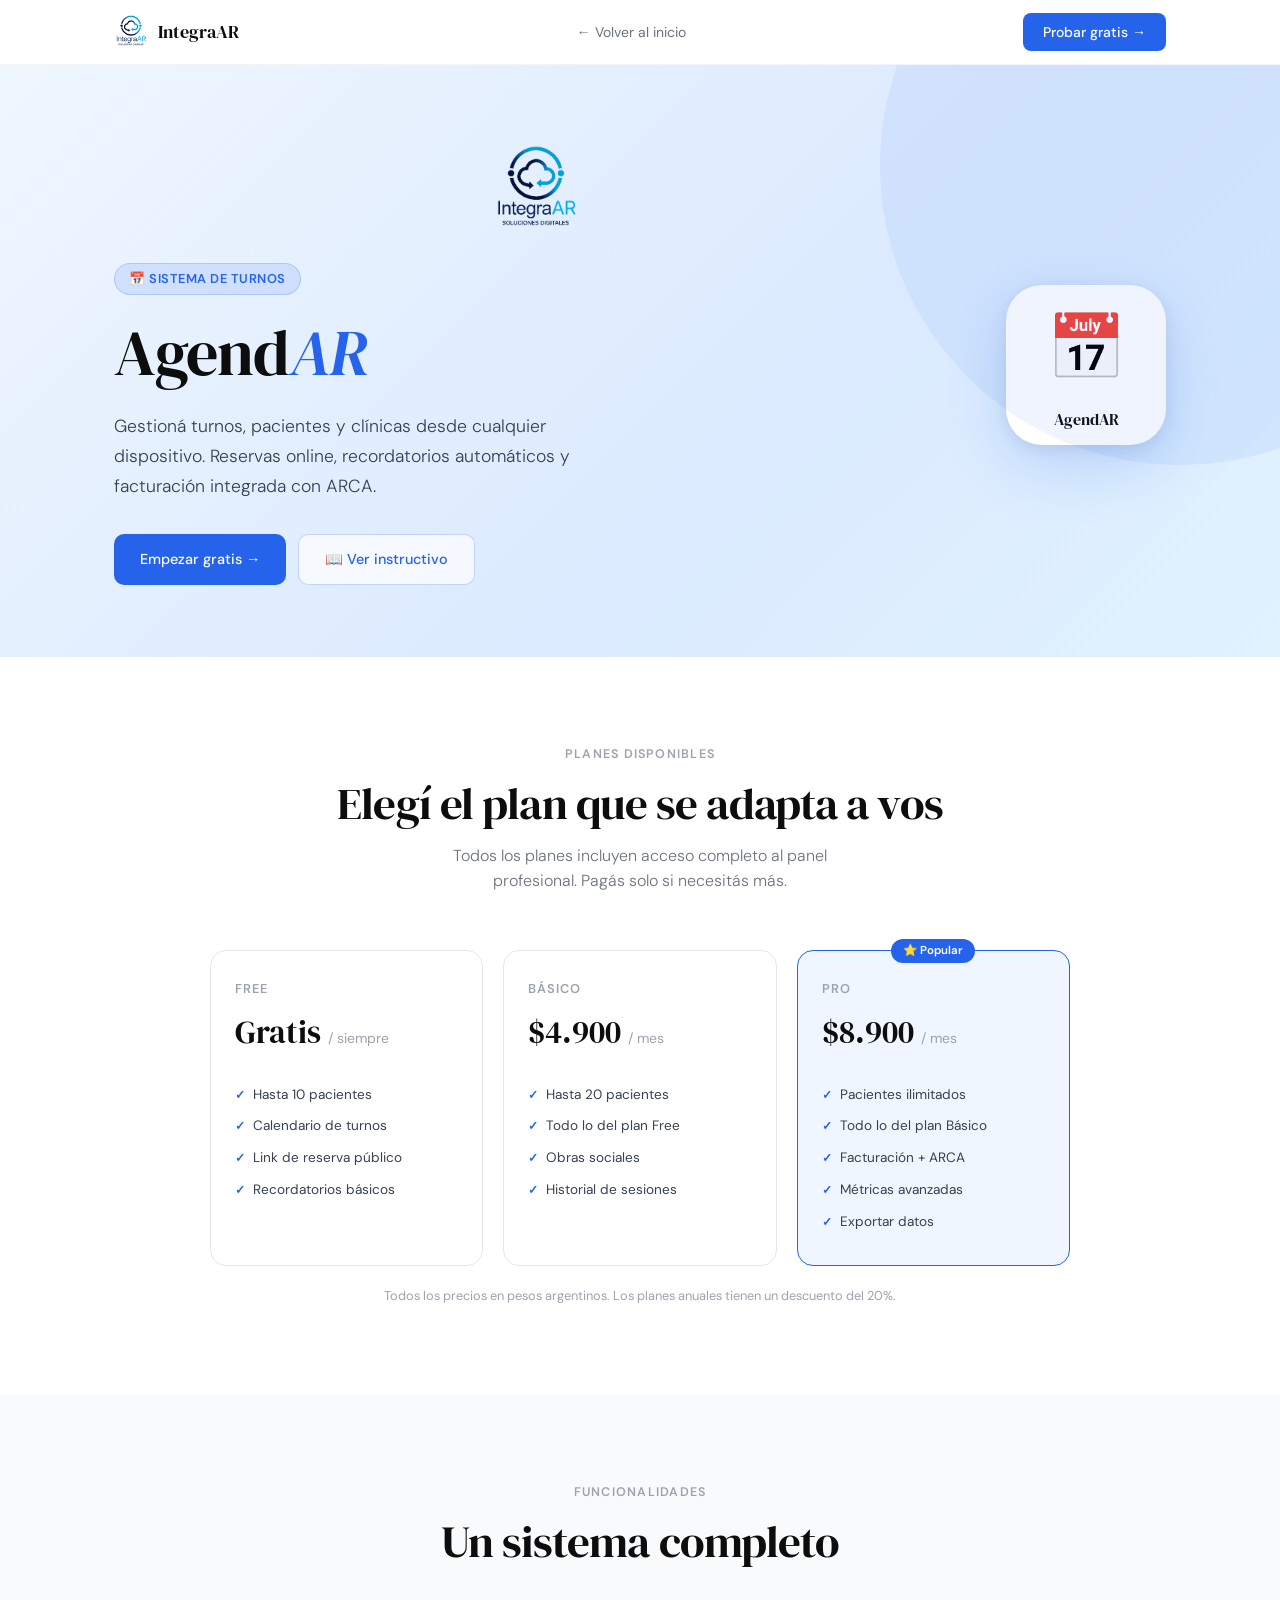
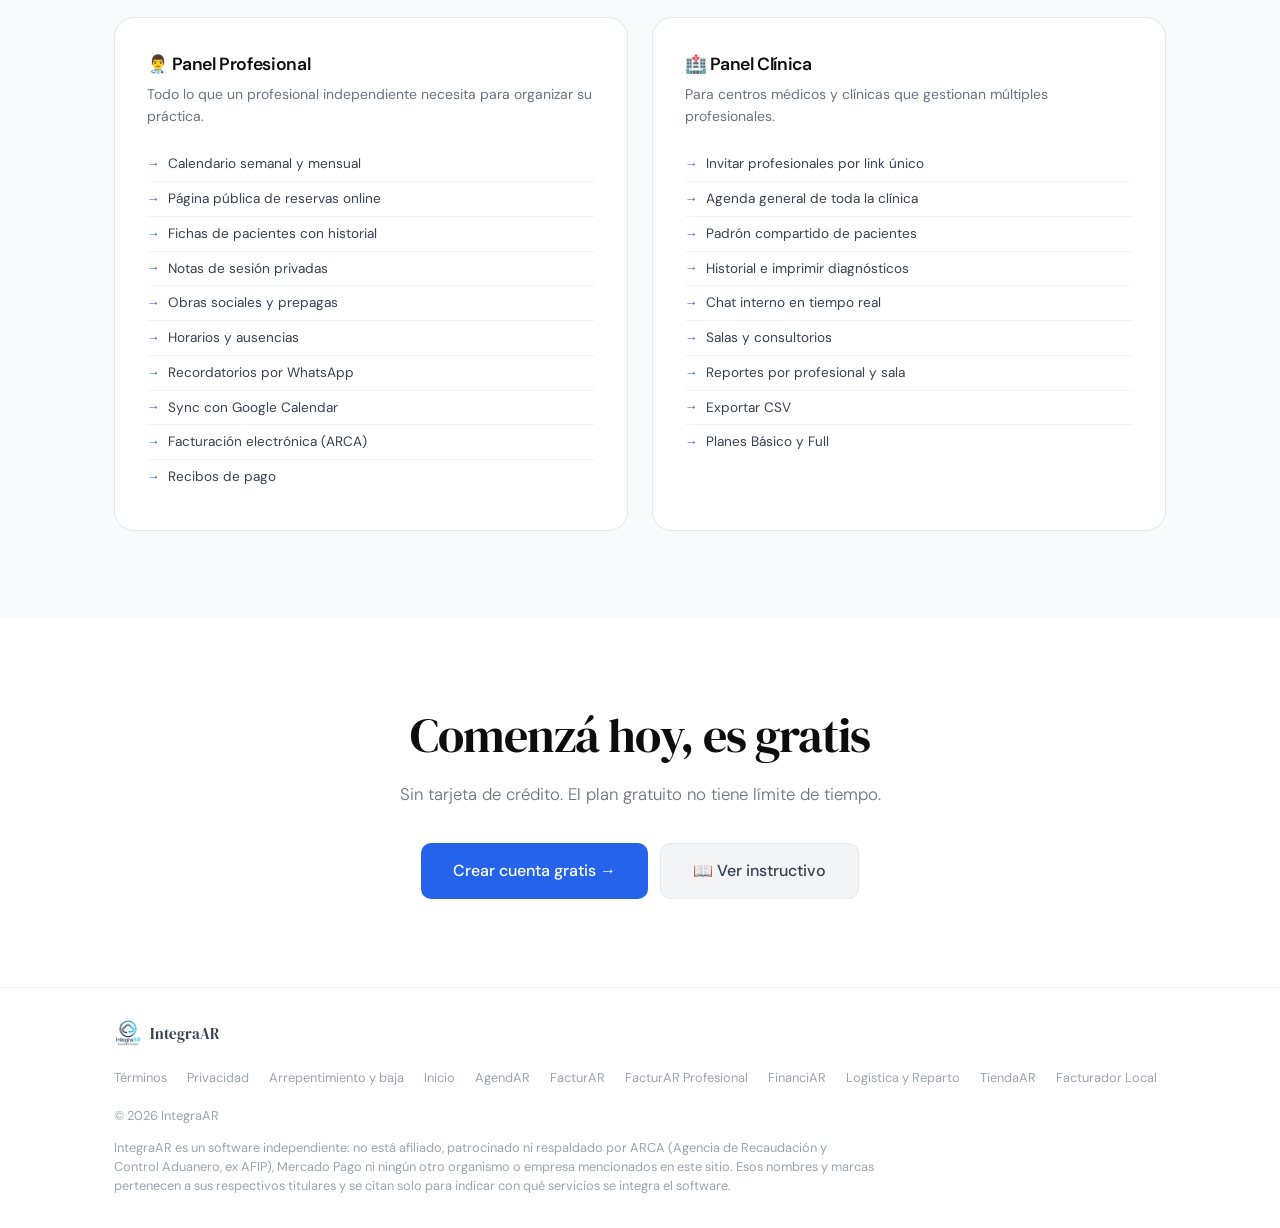
==== commit 76054986: "Sitio: aviso de software independiente (sin vínculo con ARCA ni Mercado Pago) en el pie Co-Authored-" ====
--- a/agendar.html
+++ b/agendar.html
@@ -297,6 +297,7 @@
         </ul>
         <p class="footer-copy">© 2026 IntegraAR</p>
       </div>
+    <p class="footer-copy" style="margin-top:.75rem;max-width:760px;line-height:1.5">IntegraAR es un software independiente: no está afiliado, patrocinado ni respaldado por ARCA (Agencia de Recaudación y Control Aduanero, ex AFIP), Mercado Pago ni ningún otro organismo o empresa mencionados en este sitio. Esos nombres y marcas pertenecen a sus respectivos titulares y se citan solo para indicar con qué servicios se integra el software.</p>
     </div>
   </footer>
 
